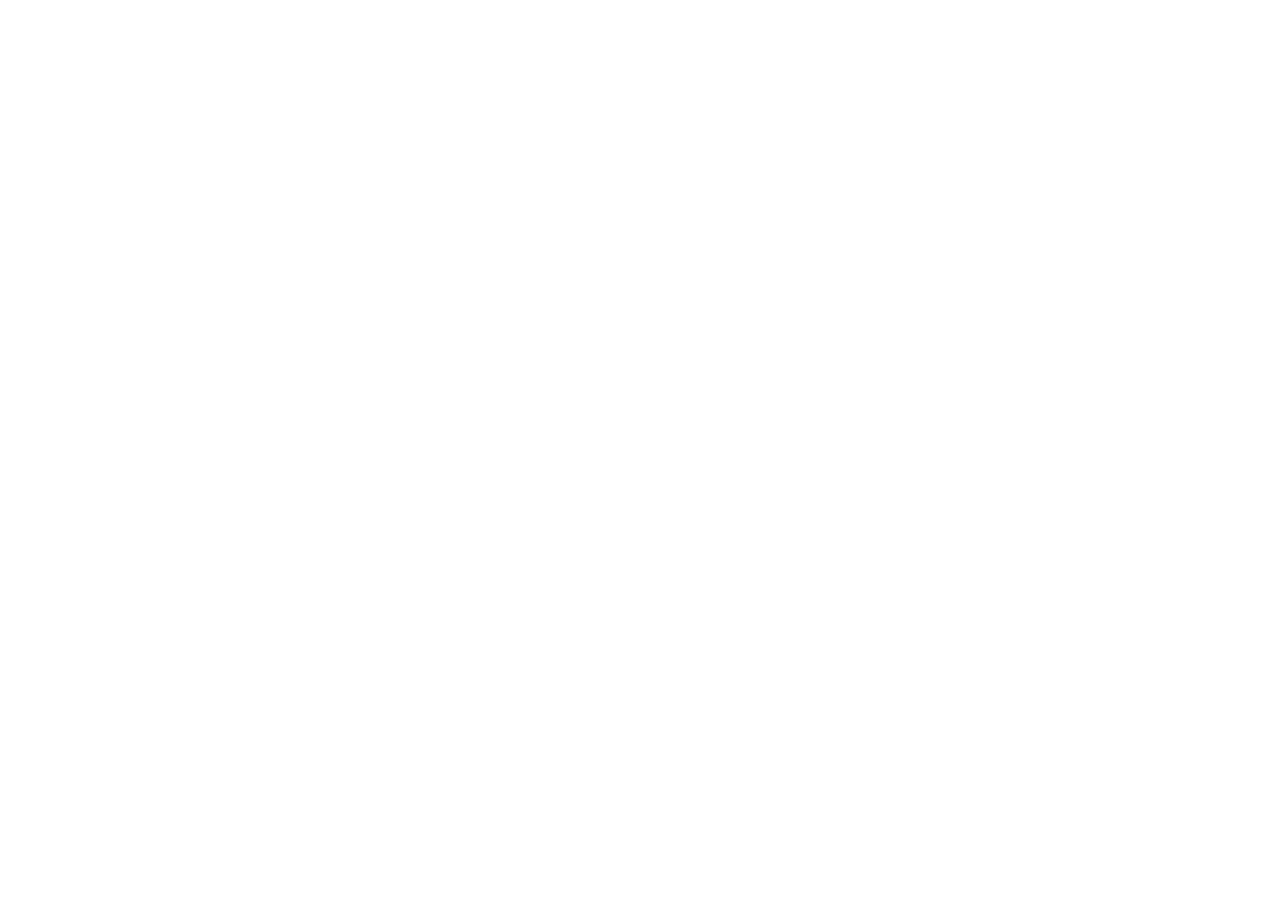
==== index.html @ 35413042 "Add index.html, styles.css, normalize.css" ====
<!DOCTYPE html>
<html lang="en">
<head>
  <meta charset="UTF-8">
  <meta http-equiv="X-UA-Compatible" content="IE=edge">
  <meta name="viewport" content="width=device-width, initial-scale=1.0">
  <title>Document</title>
</head>
<body>
  
</body>
</html>
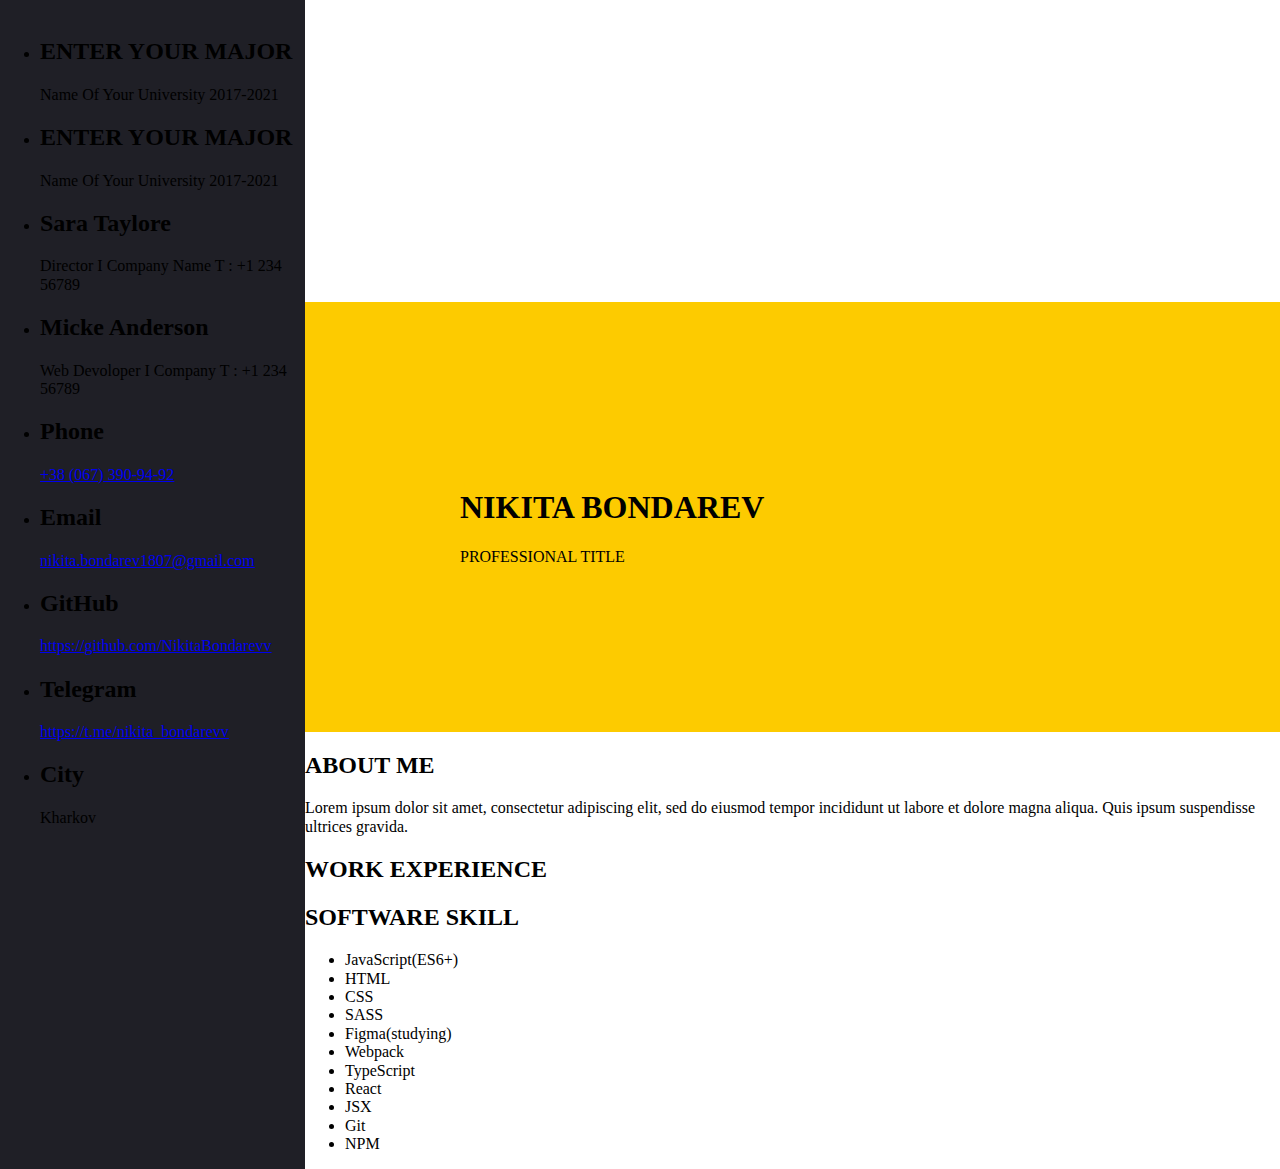
==== commit 9b8958a6: "Create main structure html" ====
--- a/index.html
+++ b/index.html
@@ -1,12 +1,155 @@
 <!DOCTYPE html>
 <html lang="en">
+
 <head>
   <meta charset="UTF-8">
   <meta http-equiv="X-UA-Compatible" content="IE=edge">
   <meta name="viewport" content="width=device-width, initial-scale=1.0">
-  <title>Document</title>
+  <link rel="stylesheet" href="normalize.css">
+  <link rel="stylesheet" href="styles.css">
+  <title>PORTFOLIO</title>
 </head>
+
 <body>
-  
+  <div class="content">
+    <main id="main">
+      <div class="heading">
+        <h1>
+          NIKITA BONDAREV
+        </h1>
+        <span>
+          PROFESSIONAL TITLE
+        </span>
+      </div>
+      <div class="about-me">
+        <h2>
+          ABOUT ME
+        </h2>
+        <p>
+          Lorem ipsum dolor sit amet, consectetur adipiscing elit, sed do eiusmod tempor incididunt ut labore et dolore
+          magna aliqua. Quis ipsum suspendisse ultrices gravida.
+        </p>
+      </div>
+      <div class="work-experience">
+        <h2>
+          WORK EXPERIENCE
+        </h2>
+      </div>
+      <div class="software-skill">
+        <h2>
+          SOFTWARE SKILL
+        </h2>
+        <ul>
+          <li>JavaScript(ES6+)</li>
+          <li>HTML</li>
+          <li>CSS</li>
+          <li>SASS</li>
+          <li>Figma(studying)</li>
+          <li>Webpack</li>
+          <li>TypeScript</li>
+          <li>React</li>
+          <li>JSX</li>
+          <li>Git</li>
+          <li>NPM</li>
+        </ul>
+      </div>
+    </main>
+    <aside id="aside">
+      <div class="image">
+        <img src="" alt="">
+      </div>
+      <ul class="education">
+        <li>
+          <h2>
+            ENTER YOUR MAJOR
+          </h2>
+          <span>
+            Name Of Your University
+          </span>
+          <span>
+            2017-2021
+          </span>
+        </li>
+        <li>
+          <h2>
+            ENTER YOUR MAJOR
+          </h2>
+          <span>
+            Name Of Your University
+          </span>
+          <span>
+            2017-2021
+          </span>
+        </li>
+      </ul>
+      <ul class="reference">
+        <li>
+          <h2>
+            Sara Taylore
+          </h2>
+          <span>
+            Director I Company Name
+          </span>
+          <span>
+            T : +1 234 56789
+          </span>
+        </li>
+        <li>
+          <h2>
+            Micke Anderson
+          </h2>
+          <span>
+            Web Devoloper I Company
+          </span>
+          <span>
+            T : +1 234 56789
+          </span>
+        </li>
+      </ul>
+      <ul class="contacts">
+        <li>
+          <h2>
+            Phone
+          </h2>
+          <a href="tel:+380673909492">
+            +38 (067) 390-94-92
+          </a>
+        </li>
+        <li>
+          <h2>
+            Email
+          </h2>
+          <a href="mailto:nikita.bondarev1807@gmail.com">
+            nikita.bondarev1807@gmail.com
+          </a>
+        </li>
+        <li>
+          <h2>
+            GitHub
+          </h2>
+          <a href="https://github.com/NikitaBondarevv">
+            https://github.com/NikitaBondarevv
+          </a>
+        </li>
+        <li>
+          <h2>
+            Telegram
+          </h2>
+          <a href="https://t.me/nikita_bondarevv">
+            https://t.me/nikita_bondarevv
+          </a>
+        </li>
+        <li>
+          <h2>
+            City
+          </h2>
+          <span>
+            Kharkov
+          </span>
+        </li>
+      </ul>
+    </aside>
+  </div>
 </body>
+
 </html>--- a/styles.css
+++ b/styles.css
@@ -0,0 +1,23 @@
+:root {
+  --white: #fff;
+  --dark-blue: #1f1f26
+}
+
+.content {
+  display: flex;
+  flex-direction: row-reverse;
+}
+
+#main {
+  padding: 302px 0 0;
+  background-color: var(--white);
+}
+
+.heading {
+  background-color: #fdcb00;
+  padding: 166px 155px;
+}
+
+#aside {
+  background-color: var(--dark-blue);
+}
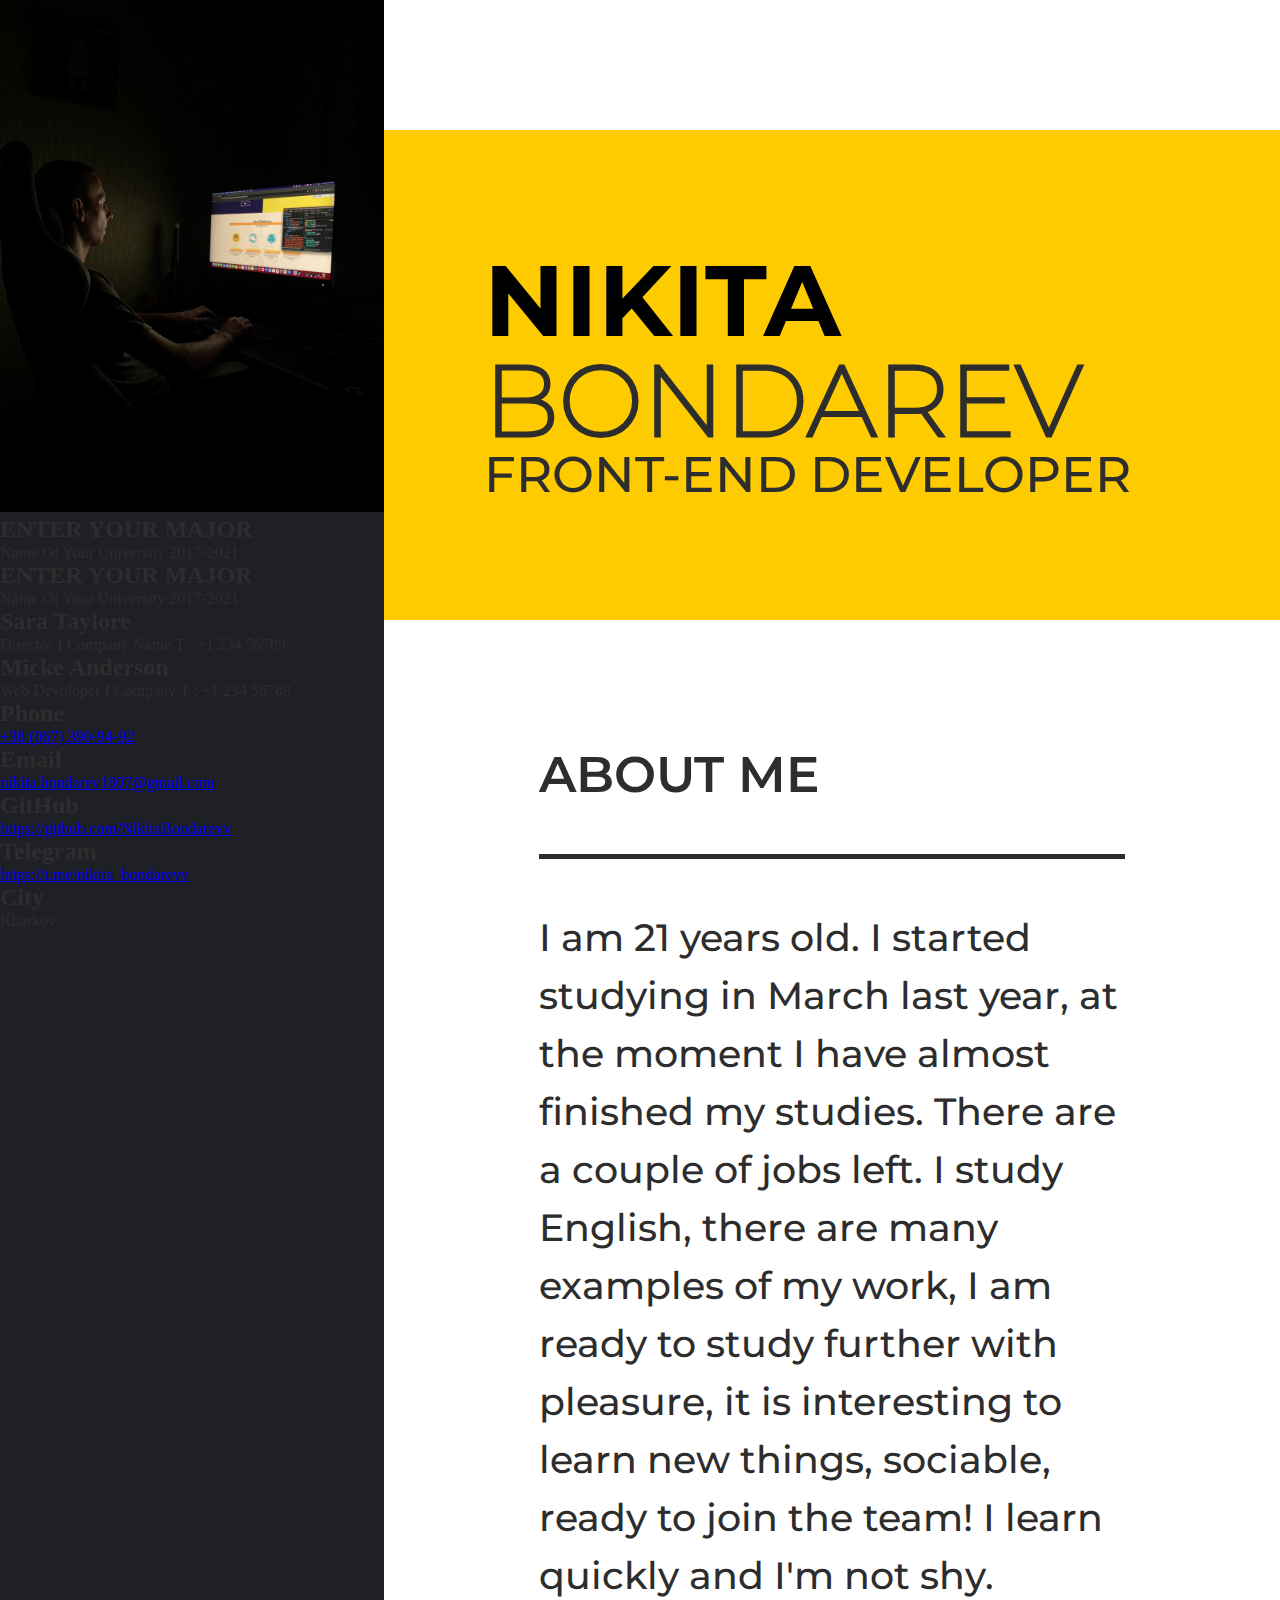
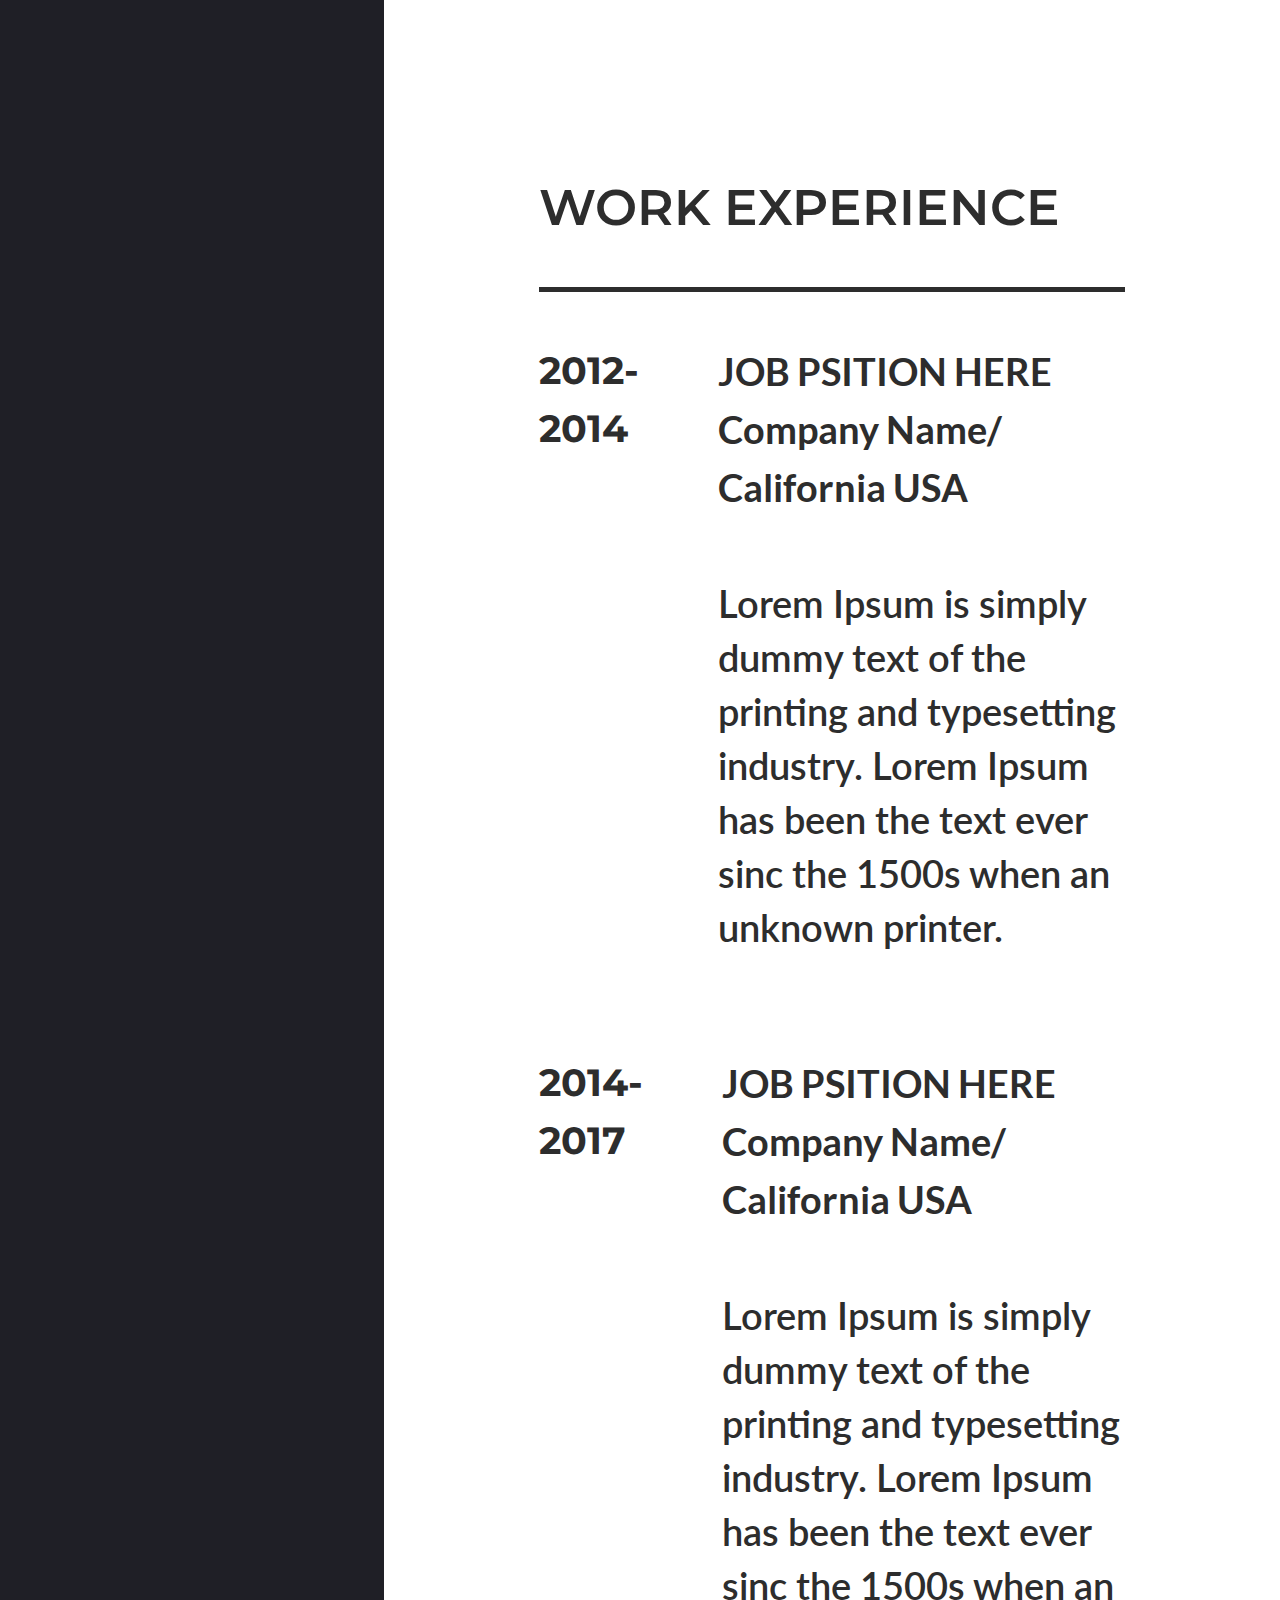
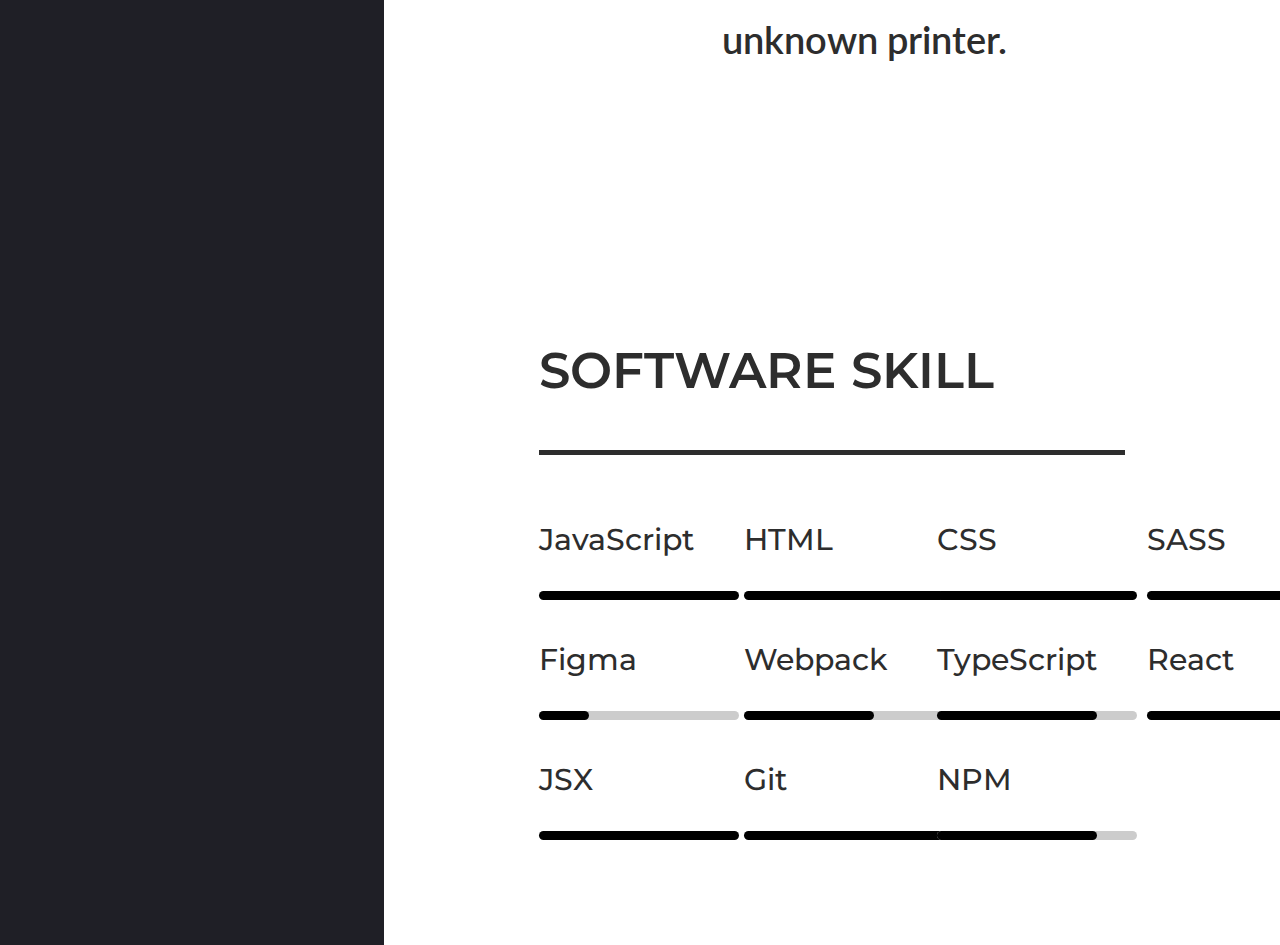
==== commit 176cbbfd: "Create styles in main content" ====
--- a/index.html
+++ b/index.html
@@ -11,53 +11,93 @@
 </head>
 
 <body>
-  <div class="content">
+  <div class="container">
     <main id="main">
       <div class="heading">
         <h1>
-          NIKITA BONDAREV
+          NIKITA
+          <mark>
+            BONDAREV
+          </mark>
         </h1>
         <span>
-          PROFESSIONAL TITLE
+          FRONT-END DEVELOPER
         </span>
       </div>
-      <div class="about-me">
-        <h2>
-          ABOUT ME
-        </h2>
-        <p>
-          Lorem ipsum dolor sit amet, consectetur adipiscing elit, sed do eiusmod tempor incididunt ut labore et dolore
-          magna aliqua. Quis ipsum suspendisse ultrices gravida.
-        </p>
-      </div>
-      <div class="work-experience">
-        <h2>
-          WORK EXPERIENCE
-        </h2>
-      </div>
-      <div class="software-skill">
-        <h2>
-          SOFTWARE SKILL
-        </h2>
-        <ul>
-          <li>JavaScript(ES6+)</li>
-          <li>HTML</li>
-          <li>CSS</li>
-          <li>SASS</li>
-          <li>Figma(studying)</li>
-          <li>Webpack</li>
-          <li>TypeScript</li>
-          <li>React</li>
-          <li>JSX</li>
-          <li>Git</li>
-          <li>NPM</li>
-        </ul>
+      <div class="content">
+        <div class="about-me">
+          <h2>
+            ABOUT ME
+          </h2>
+          <p>
+            I am 21 years old. I started studying in March last year,
+            at the moment I have almost finished my studies.
+            There are a couple of jobs left. I study English,
+            there are many examples of my work, I am ready to study further with pleasure,
+            it is interesting to learn new things, sociable, ready to join the team! I learn quickly and I'm not shy.
+          </p>
+        </div>
+        <div class="work-experience">
+          <h2>
+            WORK EXPERIENCE
+          </h2>
+          <ul>
+            <li>
+              <span class="date">
+                2012-2014
+              </span>
+              <div>
+                <h3>
+                  JOB PSITION HERE
+                </h3>
+                <span class="company-name">
+                  Company Name/ California USA
+                </span>
+                <p>
+                  Lorem Ipsum is simply dummy text of the printing and typesetting industry. Lorem Ipsum has been the text ever sinc the 1500s when an unknown printer.
+                </p>
+              </div>
+            </li>
+            <li>
+              <span class="date">
+                2014-2017
+              </span>
+              <div>
+                <h3>
+                  JOB PSITION HERE
+                </h3>
+                <span class="company-name">
+                  Company Name/ California USA
+                </span>
+                <p>
+                  Lorem Ipsum is simply dummy text of the printing and typesetting industry. Lorem Ipsum has been the text ever sinc the 1500s when an unknown printer.
+                </p>
+              </div>
+            </li>
+          </ul>
+        </div>
+        <div class="software-skill">
+          <h2>
+            SOFTWARE SKILL
+          </h2>
+          <ul class="skills">
+            <li>JavaScript</li>
+            <li>HTML</li>
+            <li>CSS</li>
+            <li>SASS</li>
+            <li class="figma">Figma</li>
+            <li class="webpack">Webpack</li>
+            <li class="type-script">TypeScript</li>
+            <li class="react">React</li>
+            <li>JSX</li>
+            <li>Git</li>
+            <li class="npm">NPM</li>
+          </ul>
+        </div>
       </div>
     </main>
     <aside id="aside">
-      <div class="image">
-        <img src="" alt="">
-      </div>
+      <img src="images/myPhoto.JPG" alt="myPhoto">
       <ul class="education">
         <li>
           <h2>
--- a/styles.css
+++ b/styles.css
@@ -1,23 +1,195 @@
+@font-face {
+  font-family: "MontserratBold";
+  src: url(fonts/Montserrat-Bold.ttf);
+}
+
+@font-face {
+  font-family: "MontserratMedium";
+  src: url(fonts/Montserrat-Medium.ttf);
+}
+
+@font-face {
+  font-family: "MontserratExtraLight";
+  src: url(fonts/Montserrat-ExtraLight.ttf);
+}
+
+@font-face {
+  font-family: "MontserratSemiBold";
+  src: url(fonts/Montserrat-SemiBold.ttf);
+}
+
+@font-face {
+  font-family: "LatoBold";
+  src: url(fonts/Lato-Bold.ttf);
+}
+
+@font-face {
+  font-family: "LatoSemibold";
+  src: url(fonts/Lato-Semibold.ttf);
+}
+
 :root {
   --white: #fff;
-  --dark-blue: #1f1f26
+  --dark-blue: #1f1f26;
+  --dark-grey: #2d2d2d;
+  --black: #000;
+  --grey: #ccc
 }
 
-.content {
+body {
+  color: var( --dark-grey);
+}
+
+ul {
+  margin: 0;
+  padding: 0;
+  list-style: none;
+}
+
+h1,
+h2,
+h3 {
+  margin: 0;
+}
+
+.container {
   display: flex;
   flex-direction: row-reverse;
 }
 
 #main {
-  padding: 302px 0 0;
+  padding: 130px 0 0;
   background-color: var(--white);
+  width: 70%;
+}
+
+#main .content h2 {
+  font: 50px/50px "MontserratSemiBold";
+  border-bottom: 5px solid;
+  padding: 0 0 54px;
+  margin: 0 0 50px;
 }
 
 .heading {
   background-color: #fdcb00;
-  padding: 166px 155px;
+  padding: 120px 100px;
+}
+
+.heading h1,
+.heading mark {
+  line-height: 100px;
+  font-size: 100px;
+  font-family: "MontserratBold";
+  color: var(--black);
+}
+
+.heading mark {
+  font-family: "MontserratExtraLight";
+  background: none;
+  color: var( --dark-grey);
+}
+
+.heading span {
+  font-size: 50px;
+  line-height: 50px;
+  font-family: "MontserratMedium";
+}
+
+.content {
+  padding: 130px 155px;
+}
+
+.about-me {
+  font: 38px/58px "MontserratMedium";
+  padding: 0 0 140px;
+}
+
+.work-experience {
+  padding: 0 0 180px;
+}
+
+.work-experience li {
+  display: flex;
+  column-gap: 80px;
+  margin: 0 0 100px;
+}
+
+.work-experience .date {
+  width: 100%;
+  font: 38px/58px "MontserratBold";
+}
+
+.work-experience h3,
+.company-name {
+  font: 38px/58px "LatoBold";
+}
+
+.company-name {
+  margin: 0 0 60px;
+  display: block;
+}
+
+.work-experience p {
+  margin: 0;
+  font: 38px/54px "LatoSemibold";
+}
+
+.skills {
+  display: grid;
+  grid-template-columns: 1fr 1fr 1fr 1fr;
+  gap: 50px;
+  font: 30px/70px "MontserratMedium";
+}
+
+.skills li {
+  position: relative;
+}
+
+.skills li::after {
+  content: "";
+  width: 200px;
+  position: absolute;
+  background-color: var(--black);
+  height: 9px;
+  left: 0;
+  bottom: -25px;
+  border-radius: 5px;
+}
+
+.skills .figma::after {
+  width: 50px;
+}
+
+.skills .webpack::after {
+  width: 130px;
+}
+
+.skills .type-script::after,
+.skills .react::after,
+.skills .npm::after {
+  width: 160px;
+}
+
+.skills .figma::before,
+.skills .webpack::before,
+.skills .type-script::before,
+.skills .react::before,
+.skills .npm::before {
+  content: "";
+  width: 200px;
+  position: absolute;
+  background-color: var(--grey);
+  height: 9px;
+  left: 0;
+  bottom: -25px;
+  border-radius: 5px;
 }
 
 #aside {
   background-color: var(--dark-blue);
+  width: 30%;
 }
+
+#aside img {
+  width: 100%;
+}
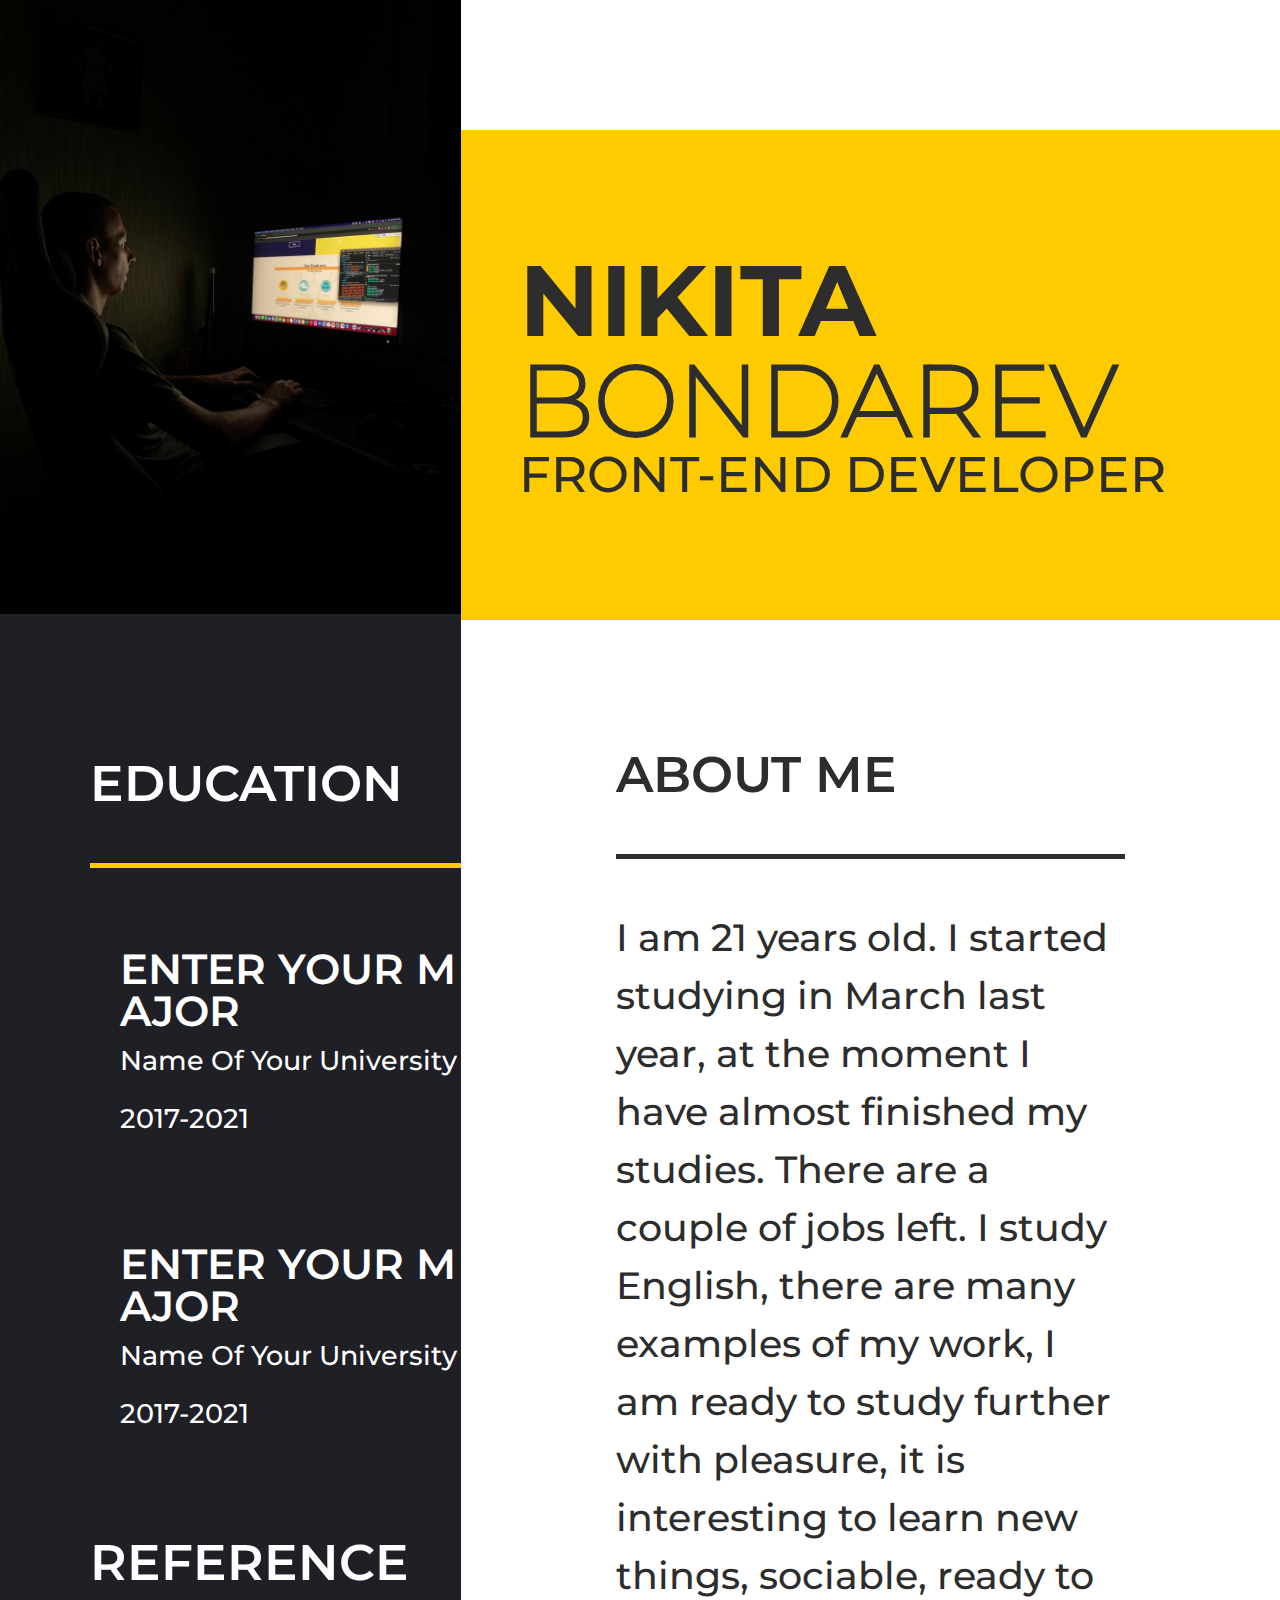
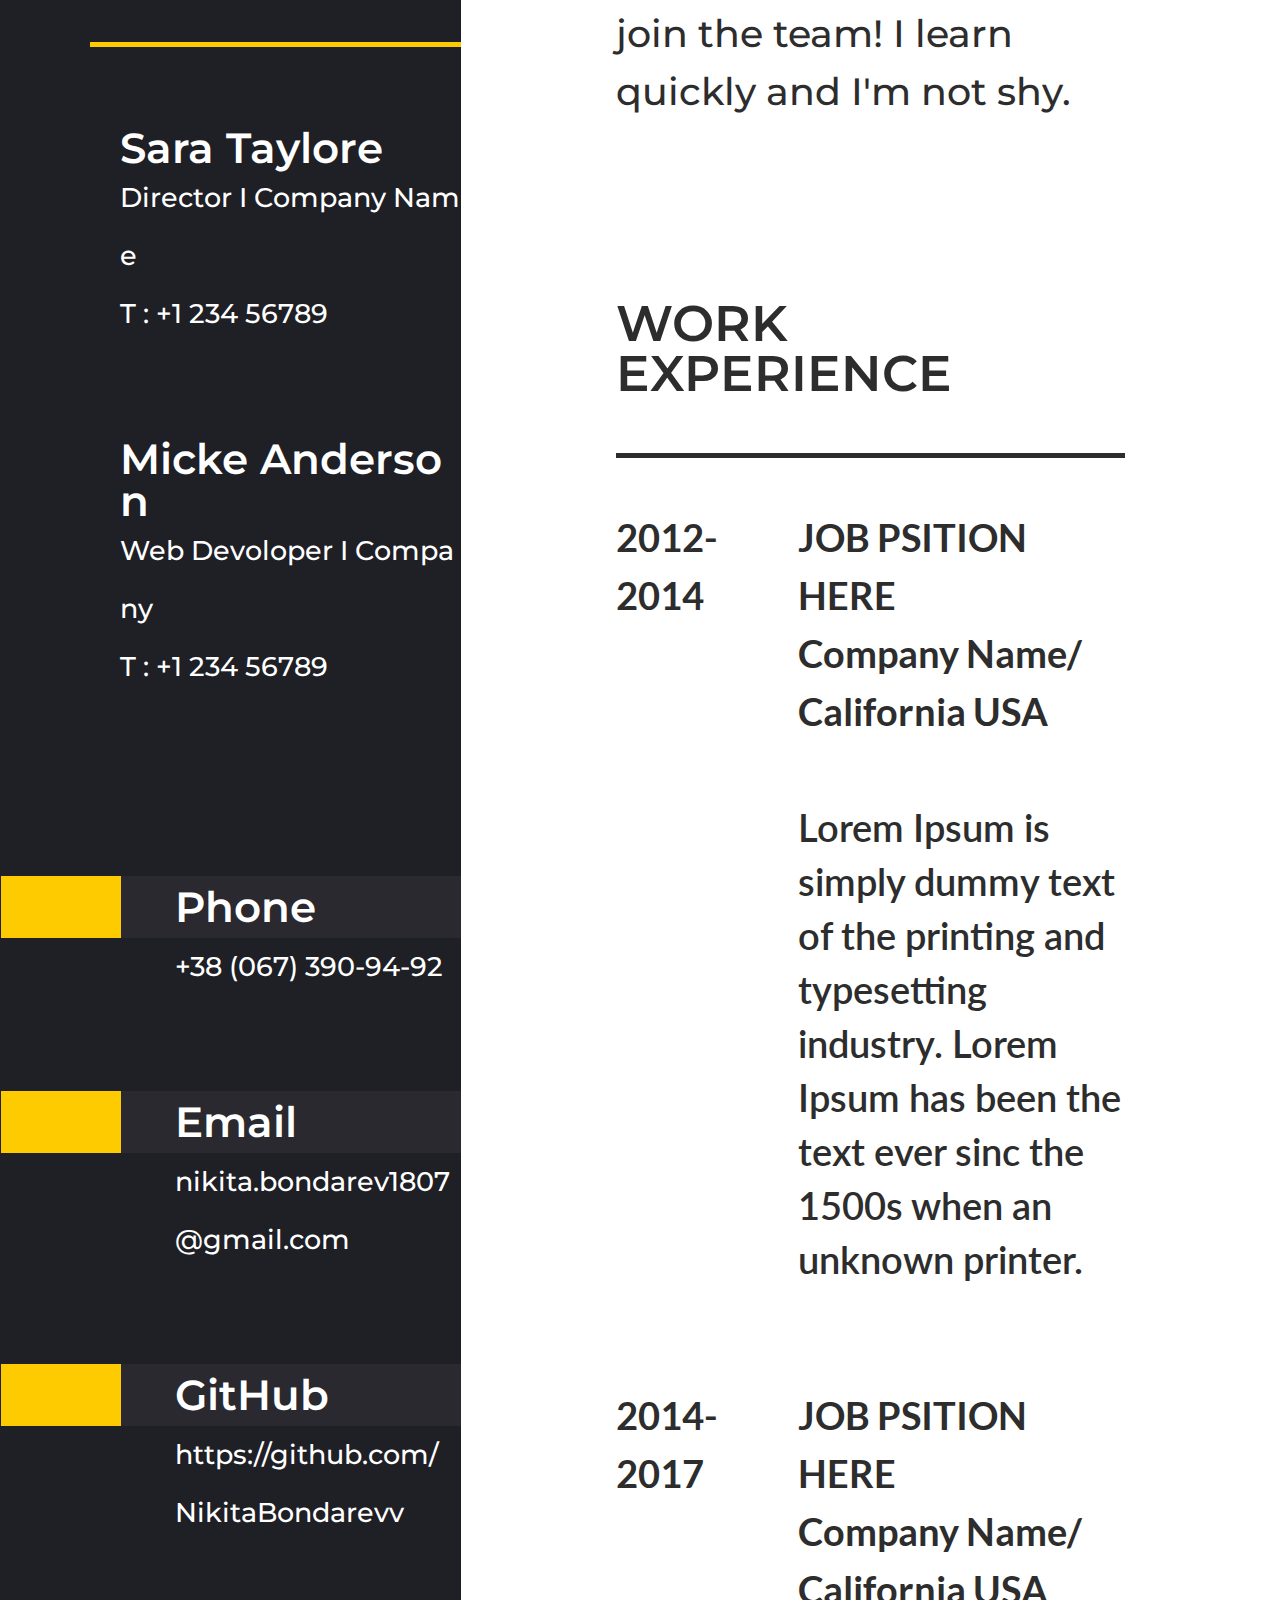
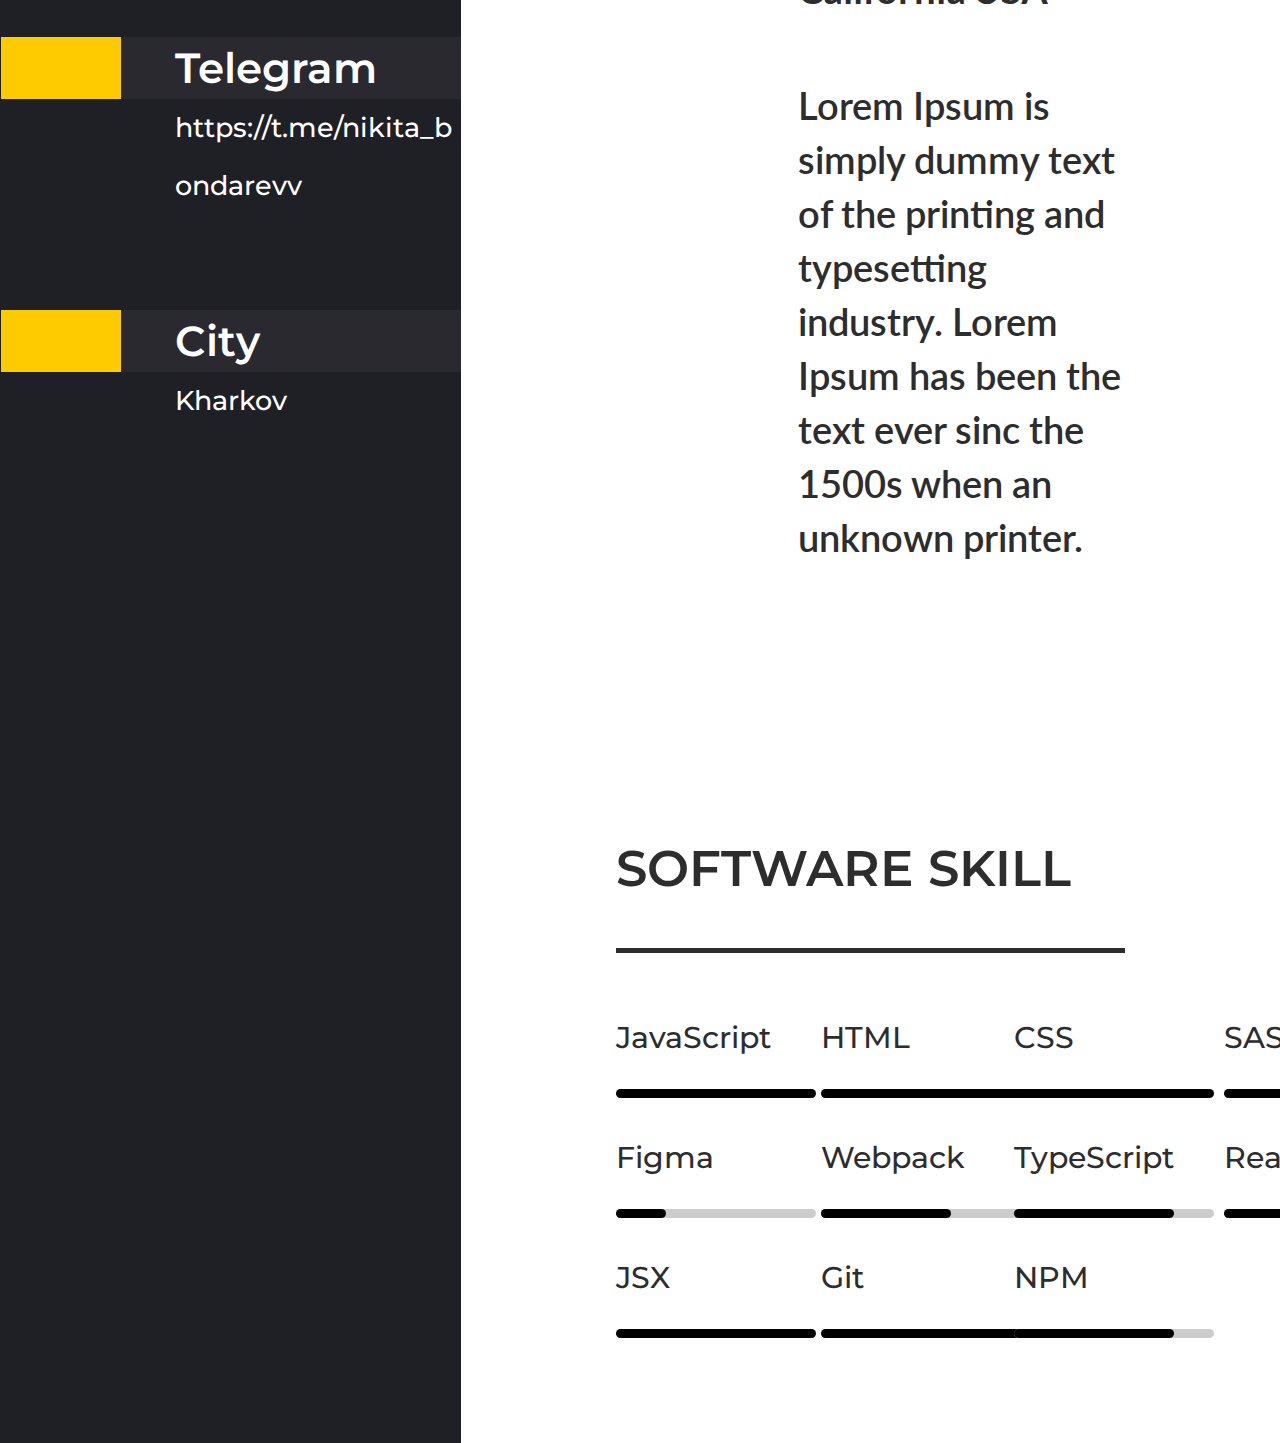
==== commit 25df8218: "Create styles in aside content" ====
--- a/index.html
+++ b/index.html
@@ -54,7 +54,8 @@
                   Company Name/ California USA
                 </span>
                 <p>
-                  Lorem Ipsum is simply dummy text of the printing and typesetting industry. Lorem Ipsum has been the text ever sinc the 1500s when an unknown printer.
+                  Lorem Ipsum is simply dummy text of the printing and typesetting industry. Lorem Ipsum has been the
+                  text ever sinc the 1500s when an unknown printer.
                 </p>
               </div>
             </li>
@@ -70,7 +71,8 @@
                   Company Name/ California USA
                 </span>
                 <p>
-                  Lorem Ipsum is simply dummy text of the printing and typesetting industry. Lorem Ipsum has been the text ever sinc the 1500s when an unknown printer.
+                  Lorem Ipsum is simply dummy text of the printing and typesetting industry. Lorem Ipsum has been the
+                  text ever sinc the 1500s when an unknown printer.
                 </p>
               </div>
             </li>
@@ -98,96 +100,108 @@
     </main>
     <aside id="aside">
       <img src="images/myPhoto.JPG" alt="myPhoto">
-      <ul class="education">
-        <li>
-          <h2>
-            ENTER YOUR MAJOR
-          </h2>
-          <span>
-            Name Of Your University
-          </span>
-          <span>
-            2017-2021
-          </span>
-        </li>
-        <li>
-          <h2>
-            ENTER YOUR MAJOR
-          </h2>
-          <span>
-            Name Of Your University
-          </span>
-          <span>
-            2017-2021
-          </span>
-        </li>
-      </ul>
-      <ul class="reference">
-        <li>
-          <h2>
-            Sara Taylore
-          </h2>
-          <span>
-            Director I Company Name
-          </span>
-          <span>
-            T : +1 234 56789
-          </span>
-        </li>
-        <li>
-          <h2>
-            Micke Anderson
-          </h2>
-          <span>
-            Web Devoloper I Company
-          </span>
-          <span>
-            T : +1 234 56789
-          </span>
-        </li>
-      </ul>
-      <ul class="contacts">
-        <li>
-          <h2>
-            Phone
-          </h2>
-          <a href="tel:+380673909492">
-            +38 (067) 390-94-92
-          </a>
-        </li>
-        <li>
-          <h2>
-            Email
-          </h2>
-          <a href="mailto:nikita.bondarev1807@gmail.com">
-            nikita.bondarev1807@gmail.com
-          </a>
-        </li>
-        <li>
-          <h2>
-            GitHub
-          </h2>
-          <a href="https://github.com/NikitaBondarevv">
-            https://github.com/NikitaBondarevv
-          </a>
-        </li>
-        <li>
-          <h2>
-            Telegram
-          </h2>
-          <a href="https://t.me/nikita_bondarevv">
-            https://t.me/nikita_bondarevv
-          </a>
-        </li>
-        <li>
-          <h2>
-            City
-          </h2>
-          <span>
-            Kharkov
-          </span>
-        </li>
-      </ul>
+      <div class="content">
+        <div>
+          <h1>
+            EDUCATION
+          </h1>
+          <ul class="education">
+            <li>
+              <h2>
+                ENTER YOUR MAJOR
+              </h2>
+              <span>
+                Name Of Your University
+              </span>
+              <span>
+                2017-2021
+              </span>
+            </li>
+            <li>
+              <h2>
+                ENTER YOUR MAJOR
+              </h2>
+              <span>
+                Name Of Your University
+              </span>
+              <span>
+                2017-2021
+              </span>
+            </li>
+          </ul>
+        </div>
+        <div>
+          <h1>
+            REFERENCE
+          </h1>
+          <ul class="reference">
+            <li>
+              <h2>
+                Sara Taylore
+              </h2>
+              <span>
+                Director I Company Name
+              </span>
+              <a href="tel:+1 234 56789">
+                T : +1 234 56789
+              </a>
+            </li>
+            <li>
+              <h2>
+                Micke Anderson
+              </h2>
+              <span>
+                Web Devoloper I Company
+              </span>
+              <a href="tel:+1 234 56789">
+                T : +1 234 56789
+              </a>
+            </li>
+          </ul>
+        </div>
+        <ul class="contacts">
+          <li>
+            <h2>
+              Phone
+            </h2>
+            <a href="tel:+380673909492">
+              +38 (067) 390-94-92
+            </a>
+          </li>
+          <li>
+            <h2>
+              Email
+            </h2>
+            <a href="mailto:nikita.bondarev1807@gmail.com">
+              nikita.bondarev1807@gmail.com
+            </a>
+          </li>
+          <li>
+            <h2>
+              GitHub
+            </h2>
+            <a href="https://github.com/NikitaBondarevv">
+              https://github.com/NikitaBondarevv
+            </a>
+          </li>
+          <li>
+            <h2>
+              Telegram
+            </h2>
+            <a href="https://t.me/nikita_bondarevv">
+              https://t.me/nikita_bondarevv
+            </a>
+          </li>
+          <li>
+            <h2>
+              City
+            </h2>
+            <span>
+              Kharkov
+            </span>
+          </li>
+        </ul>
+      </div>
     </aside>
   </div>
 </body>
--- a/styles.css
+++ b/styles.css
@@ -33,7 +33,9 @@
   --dark-blue: #1f1f26;
   --dark-grey: #2d2d2d;
   --black: #000;
-  --grey: #ccc
+  --grey: #ccc;
+  --orange: #fdcb00;
+  --space-grey: #29292f;
 }
 
 body {
@@ -60,19 +62,19 @@
 #main {
   padding: 130px 0 0;
   background-color: var(--white);
-  width: 70%;
+  width: 64%;
 }
 
 #main .content h2 {
   font: 50px/50px "MontserratSemiBold";
-  border-bottom: 5px solid;
+  border-bottom: 5px solid var(--dark-grey);
   padding: 0 0 54px;
   margin: 0 0 50px;
 }
 
 .heading {
-  background-color: #fdcb00;
-  padding: 120px 100px;
+  background-color: var(--orange);
+  padding: 120px 58px;
 }
 
 .heading h1,
@@ -80,7 +82,7 @@
   line-height: 100px;
   font-size: 100px;
   font-family: "MontserratBold";
-  color: var(--black);
+  color: var(--dark-grey);
 }
 
 .heading mark {
@@ -95,7 +97,7 @@
   font-family: "MontserratMedium";
 }
 
-.content {
+#main .content {
   padding: 130px 155px;
 }
 
@@ -116,7 +118,7 @@
 
 .work-experience .date {
   width: 100%;
-  font: 38px/58px "MontserratBold";
+  font: 38px/58px "LatoBold";
 }
 
 .work-experience h3,
@@ -187,9 +189,72 @@
 
 #aside {
   background-color: var(--dark-blue);
-  width: 30%;
+  width: 36%;
+  color: var(--white);
 }
 
 #aside img {
   width: 100%;
-}
+  margin: 0 0 140px;
+}
+
+#aside .content {
+  padding: 0 0 0 90px;
+}
+
+#aside h1 {
+  border-bottom: 5px solid var(--orange);
+  padding: 0 0 54px;
+  font: 50px/50px "MontserratSemiBold";
+  margin: 0 0 80px;
+}
+
+#aside li {
+  padding: 0 0 0 30px;
+  margin: 0 0 95px;
+  word-break: break-all;
+}
+
+#aside h2 {
+  font: 42px/42px "MontserratSemiBold";
+}
+
+#aside span,
+#aside a {
+  font: 27px/58px "MontserratMedium";
+  display: block;
+}
+
+#aside a {
+  color: var(--white);
+  text-decoration: none;
+}
+
+#aside a:hover {
+  text-decoration: underline;
+}
+
+.reference {
+  margin: 0 0 180px;
+}
+
+.contacts h2 {
+  background-color: var(--space-grey);
+  padding: 10px 55px 10px 55px;
+  position: relative;
+}
+
+.contacts h2::before {
+  content: "";
+  position: absolute;
+  width: 120px;
+  height: 62px;
+  background-color: var(--orange);
+  left: -119px;
+  top: 0;
+}
+
+.contacts a,
+.contacts span {
+  padding: 0 0 0 55px;
+}
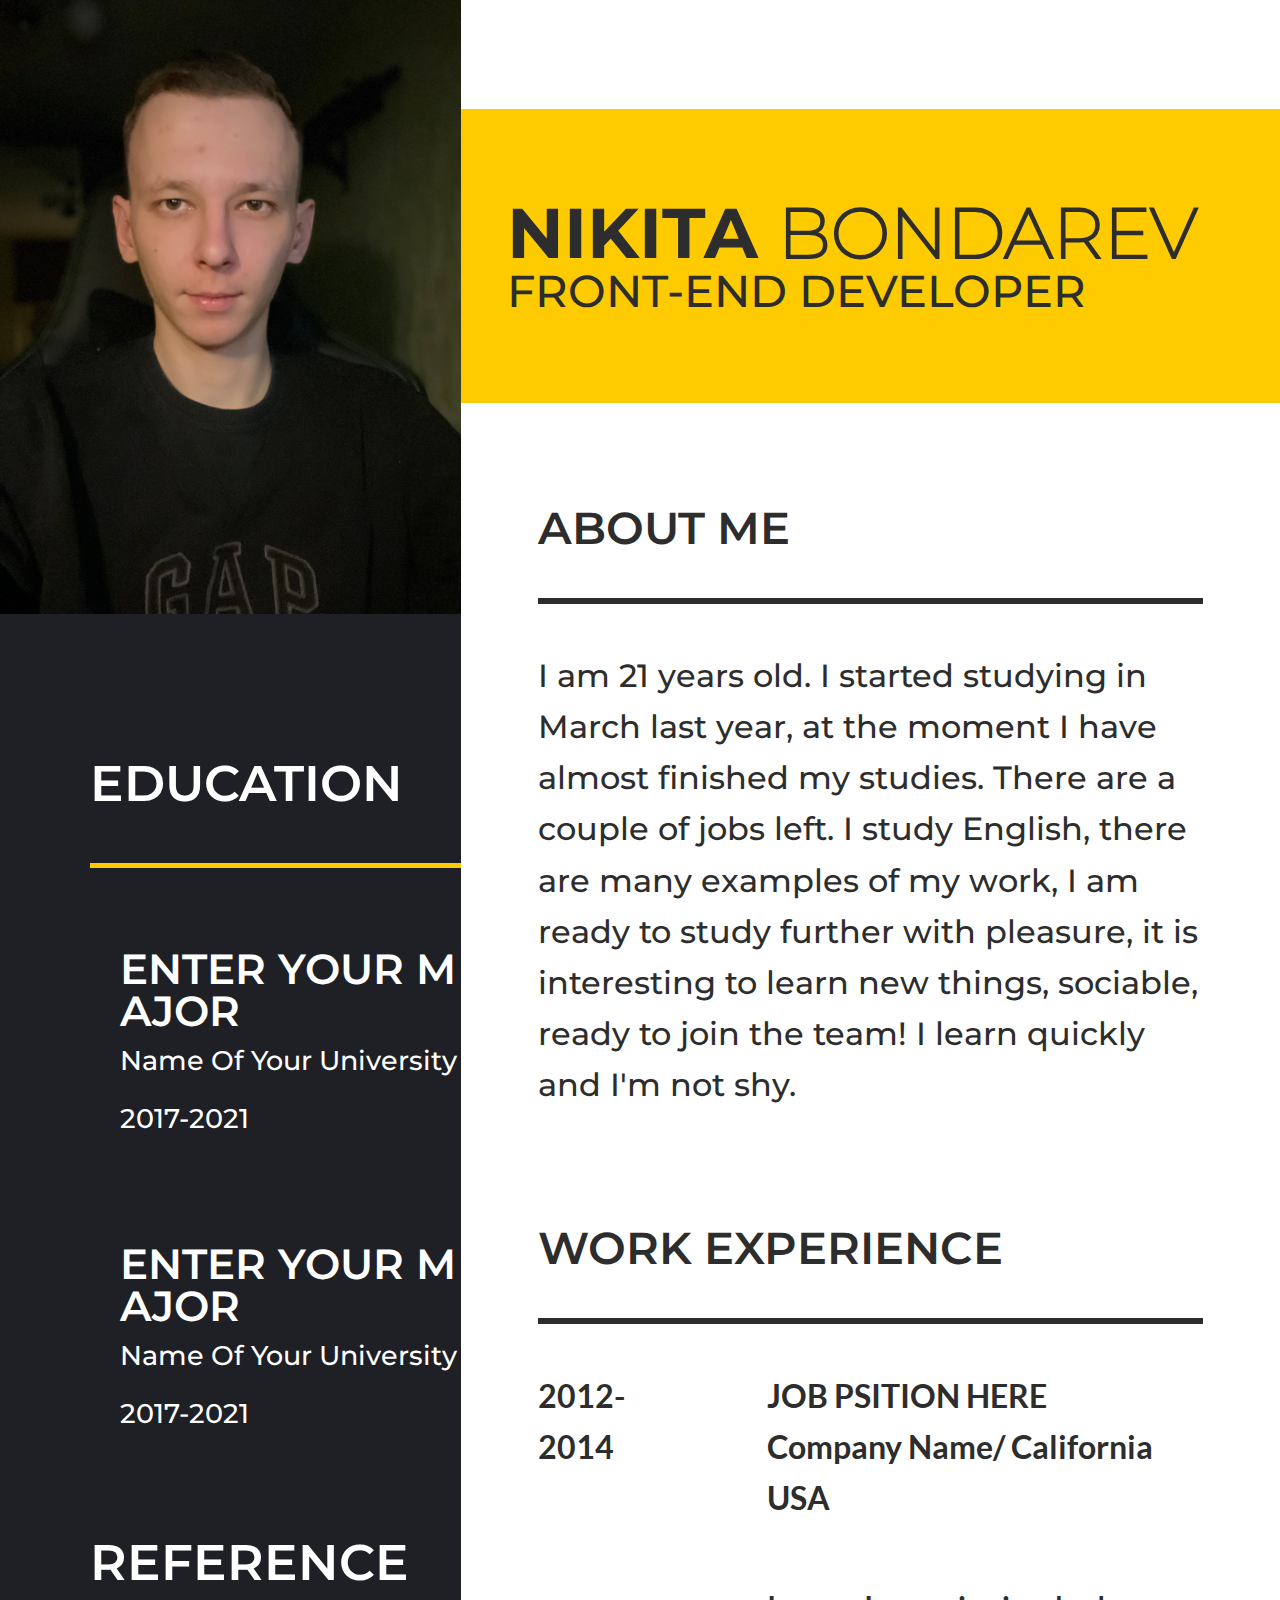
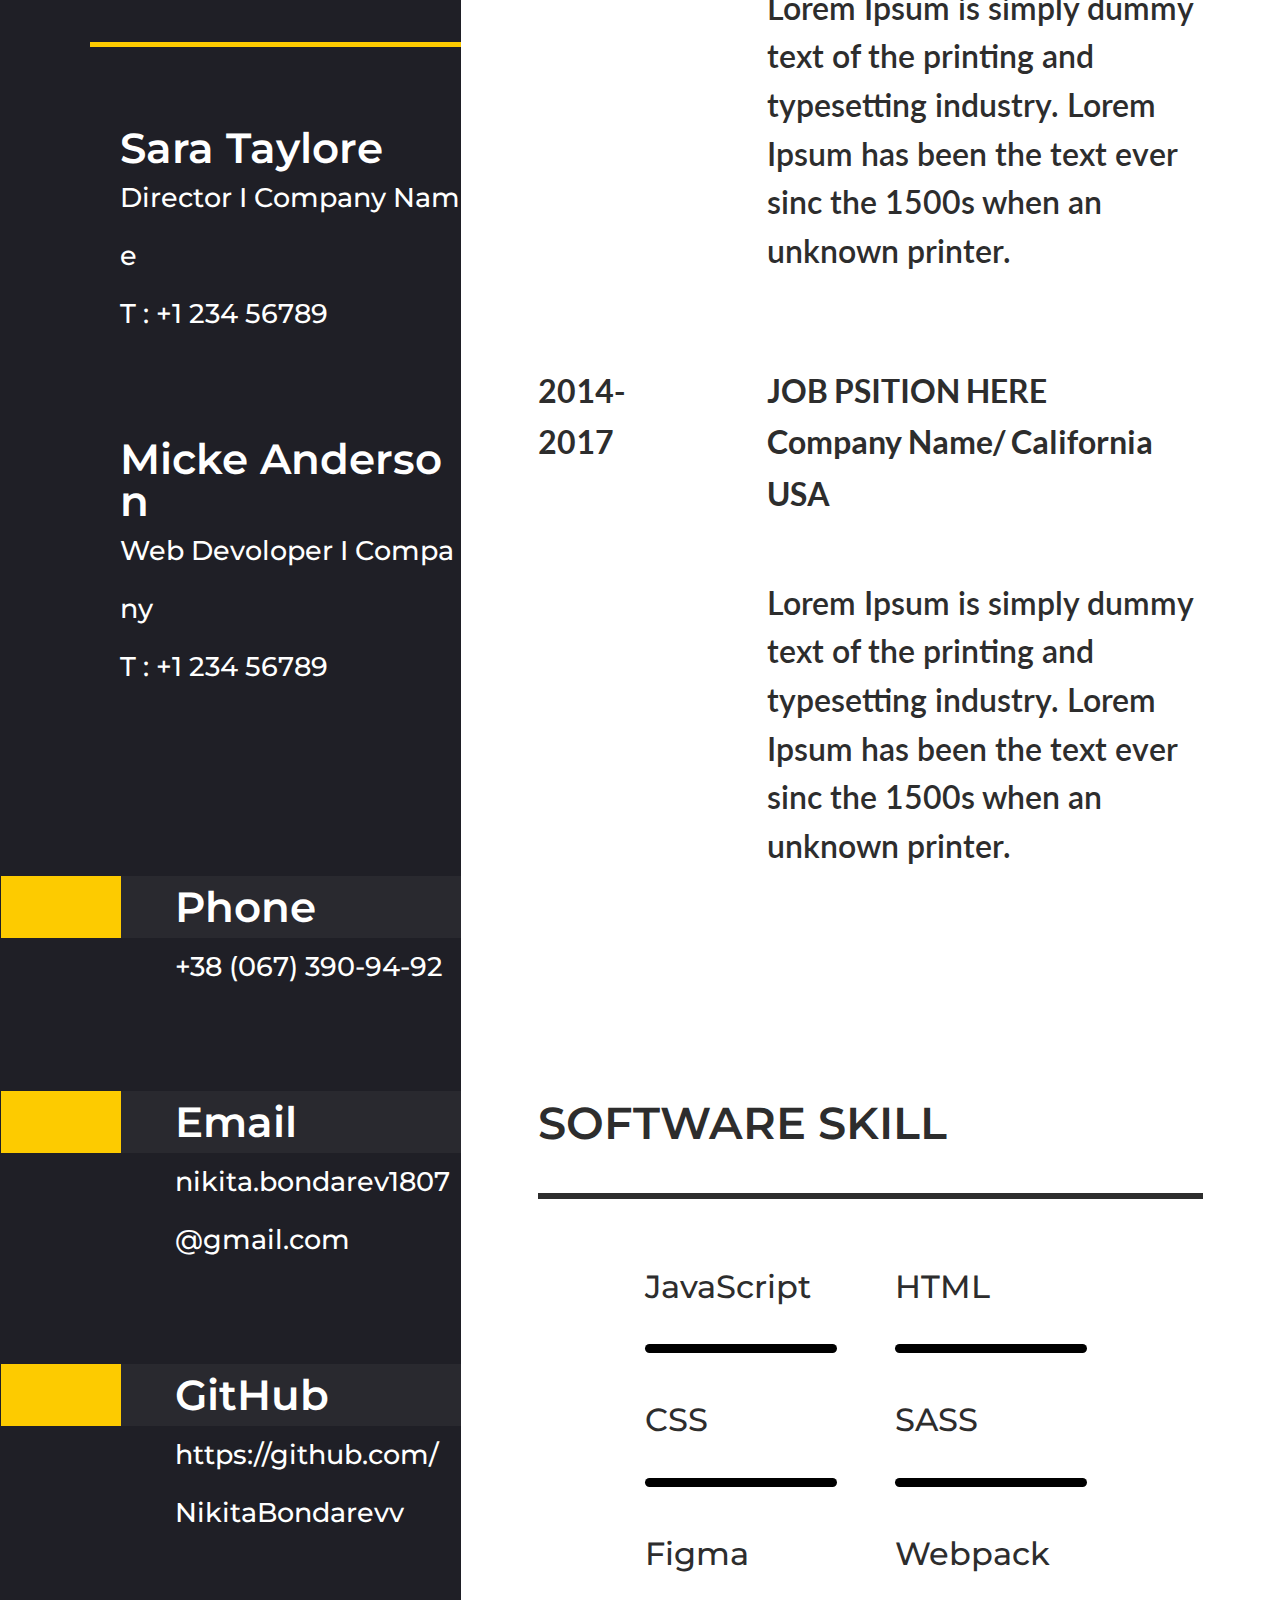
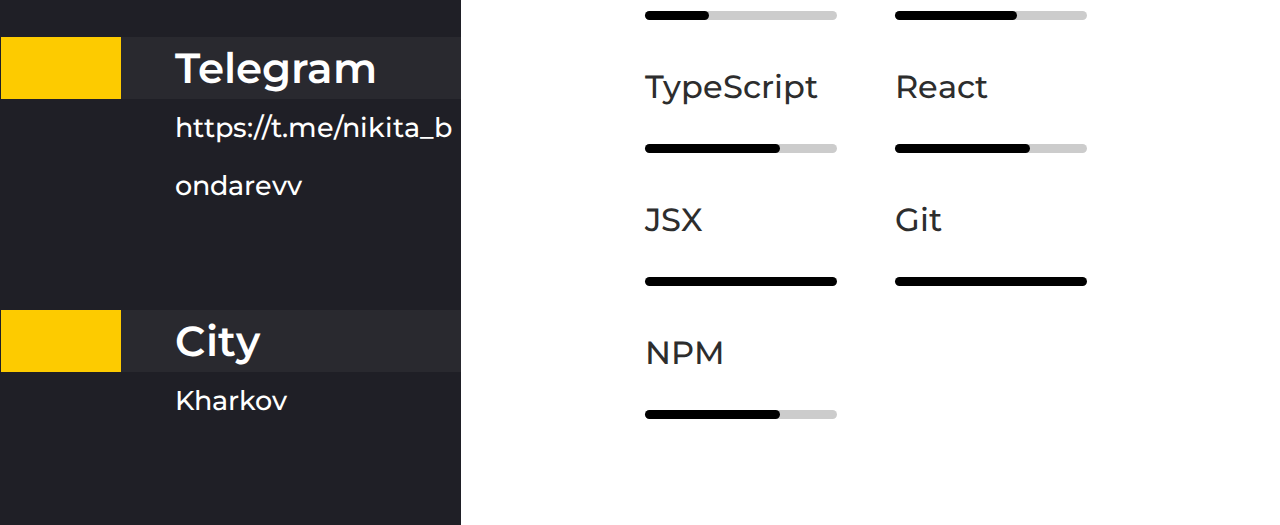
==== commit c5ca5b05: "Code refactoring in main" ====
--- a/index.html
+++ b/index.html
@@ -99,7 +99,7 @@
       </div>
     </main>
     <aside id="aside">
-      <img src="images/myPhoto.JPG" alt="myPhoto">
+      <img src="images/myPhoto.jpeg" alt="myPhoto">
       <div class="content">
         <div>
           <h1>
--- a/styles.css
+++ b/styles.css
@@ -39,7 +39,7 @@
 }
 
 body {
-  color: var( --dark-grey);
+  color: var(--dark-grey);
 }
 
 ul {
@@ -50,7 +50,8 @@
 
 h1,
 h2,
-h3 {
+h3,
+p {
   margin: 0;
 }
 
@@ -88,7 +89,7 @@
 .heading mark {
   font-family: "MontserratExtraLight";
   background: none;
-  color: var( --dark-grey);
+  color: var(--dark-grey);
 }
 
 .heading span {
@@ -138,7 +139,8 @@
 
 .skills {
   display: grid;
-  grid-template-columns: 1fr 1fr 1fr 1fr;
+  grid-template-columns: repeat(auto-fit, 200px);
+  justify-content: center;
   gap: 50px;
   font: 30px/70px "MontserratMedium";
 }
@@ -258,3 +260,97 @@
 .contacts span {
   padding: 0 0 0 55px;
 }
+
+@media (max-width: 1500px) {
+  .heading {
+    padding: 7vw 3.6vw;
+  }
+
+  .heading h1,
+  .heading mark {
+    font-size: 5.5vw;
+    line-height: 5.5vw;
+  }
+
+  #main {
+    padding: 8.5vw 0 0;
+  }
+
+  #main .content {
+    padding: 8vw 6vw;
+  }
+
+  .heading span,
+  #main .content h2 {
+    font-size: 3.5vw;
+    line-height: 3.5vw;
+    padding: 0 0 3.7vw;
+    margin: 0 0 3.6vw;
+  }
+
+  #main .content h2 {
+    border-bottom: 0.5vw solid var(--dark-grey);
+  }
+  
+  .about-me {
+    font-size: 2.5vw;
+    line-height: 4vw;
+    padding: 0 0 9vw;
+  }
+
+  .work-experience {
+    padding: 0 0 11vw;
+  }
+
+  .work-experience h3,
+  .company-name,
+  .work-experience .date {
+    font-size: 2.5vw;
+    line-height: 4vw;
+  }
+
+  .work-experience li {
+    margin: 0 0 7vw;
+    column-gap: 7.5vw;
+  }
+
+  .work-experience p {
+    font-size: 2.5vw;
+    line-height: 3.8vw;
+  }
+
+  .skills {
+    font-size: 2.5vw;
+    line-height: 6.5vw;
+  }
+
+  .skills li::after {
+    width: 15vw;
+    height: 0.7vw;
+  }
+
+  .skills .figma::after {
+    width: 5vw;
+  }
+
+  .skills .webpack::after {
+    width: 9.5vw;
+  }
+
+  .skills .type-script::after,
+  .skills .react::after,
+  .skills .npm::after {
+    width: 10.5vw;
+  }
+
+  .skills .figma::before, .skills .webpack::before, .skills .type-script::before, .skills .react::before, .skills .npm::before {
+    width: 15vw;
+    height: 0.7vw;
+  }
+}
+
+@media (max-width: 885px) {
+  .skills {
+    grid-template-columns: none;
+  }
+}
